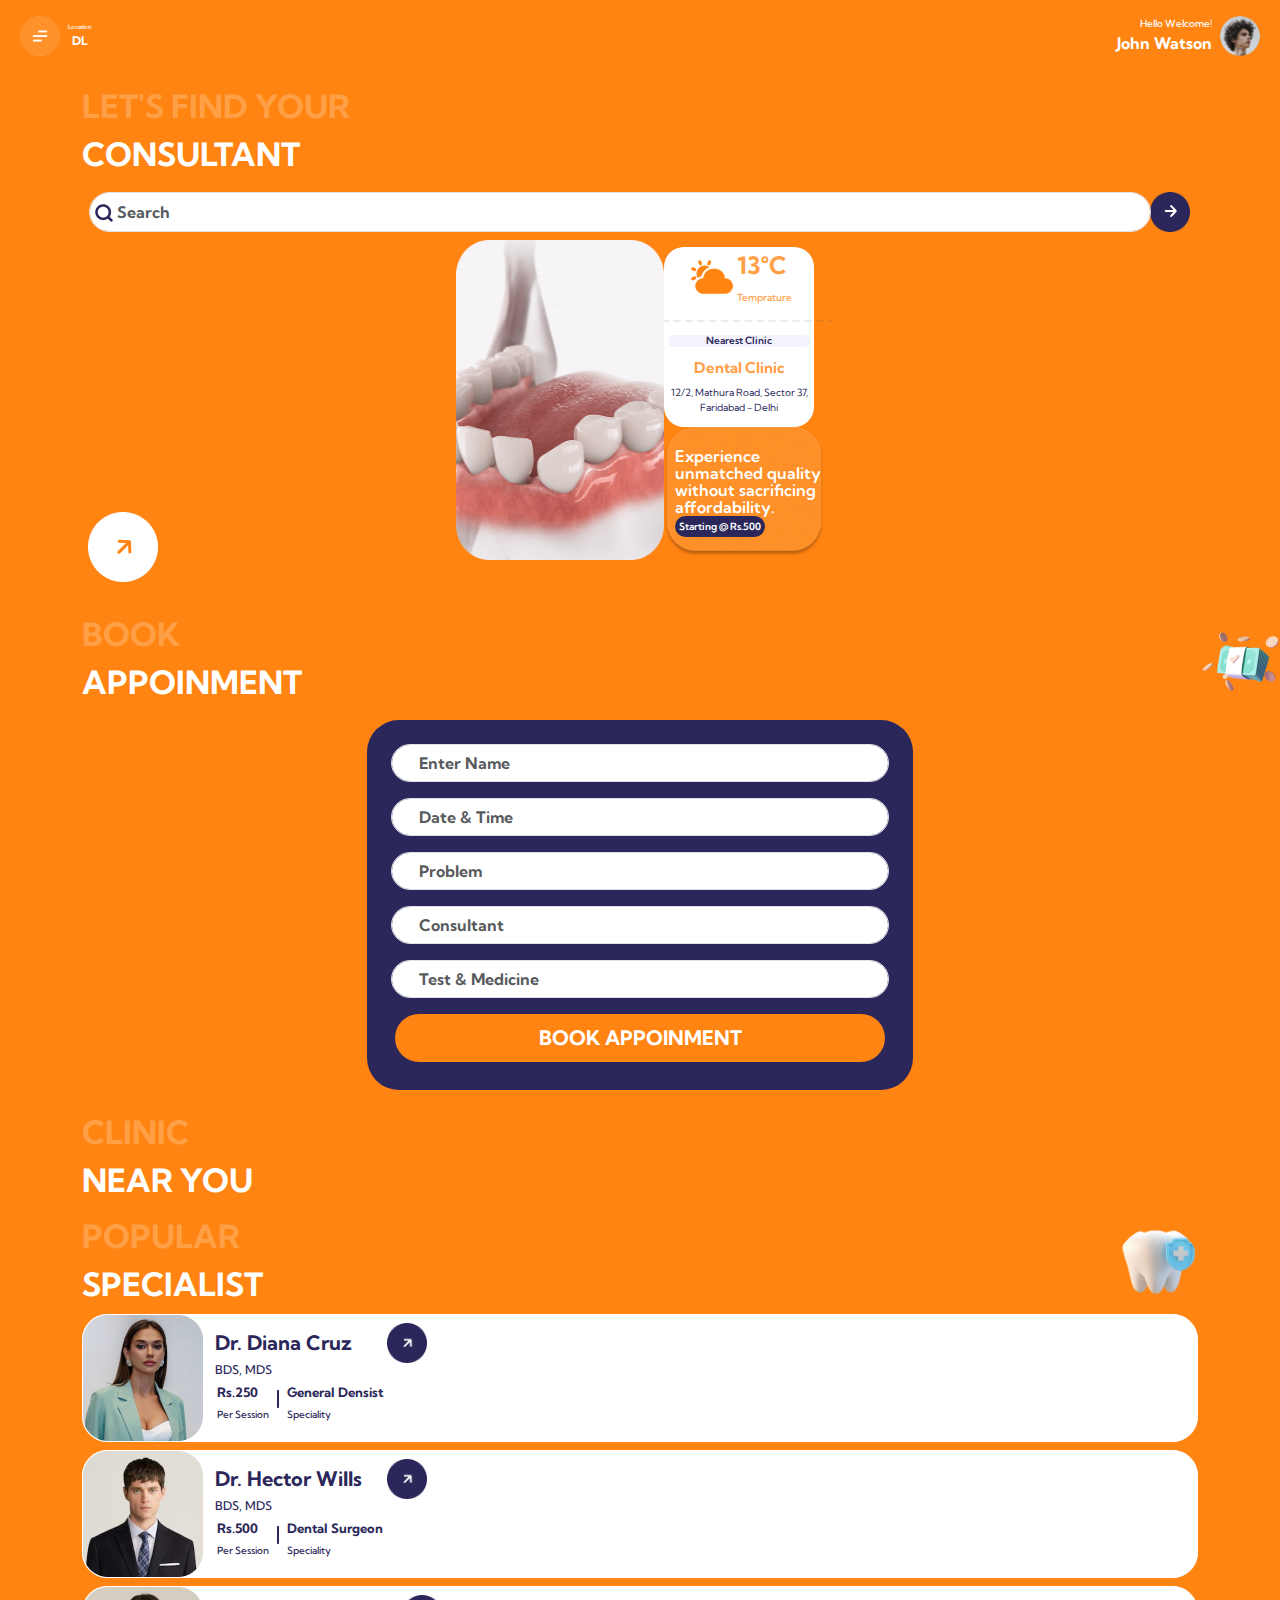
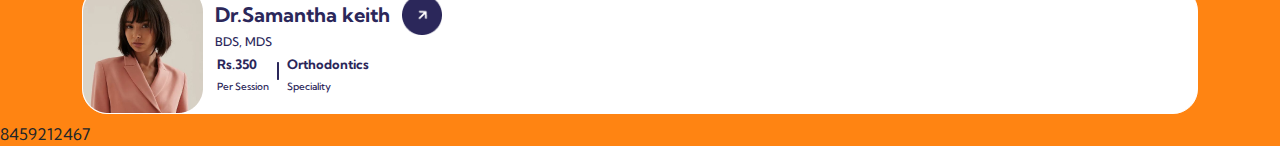
==== index.html @ d68d66fe "13/02/2024" ====
<!DOCTYPE html>
<html lang="en">

<head>
    <meta charset="UTF-8">
    <meta name="viewport" content="width=device-width, initial-scale=1.0">
    <title>Doctor APP</title>
    <link href="https://cdn.jsdelivr.net/npm/bootstrap@5.0.2/dist/css/bootstrap.min.css" rel="stylesheet">
    <link rel="stylesheet" href="./navbar.css" />
</head>

<body>

    <!-- navbar -->
    <nav class="py-3 mb-2">
        <div class="container-fluid d-flex flex-row justify-content-between ">
            <div class="title d-flex flex-row flex-wrap">
                <div class="img-div d-flex align-items-center justify-content-center  mx-2">
                    <img src='./images/Menu.png' alt="Logo" width="40" height="40" class="rounded-circle" />
                    <!-- <svg version="1.0" xmlns="http://www.w3.org/2000/svg" width="44.000000pt" height="44.000000pt"
                        viewBox="0 0 44.000000 44.000000" preserveAspectRatio="xMidYMid meet">

                        <g transform="translate(0.000000,44.000000) scale(0.100000,-0.100000)" fill="#000000"
                            stroke="none">
                        </g>
                    </svg> -->
                </div>
                <div class="block d-flex flex-column justify-content-center align-items-center">
                    <span class='font-6 text-white fw-medium'>Location</span>
                    <span class='text-white font-12 fw-bold '>DL</span>
                </div>

            </div>
            <div class="profile d-flex justify-content-between ">
                <div class="block d-flex flex-column">
                    <span class='font-10 fw-medium text-white text-end'>Hello Welcome!</span>
                    <span class='font-16 text-white fw-bold '>John Watson</span>
                </div>
                <div class="img-div d-flex align-items-center justify-content-center  mx-2">
                    <img src='./images/Profile.png' alt="Logo" width="40" height="40" class="rounded-circle" />
                </div>


            </div>
        </div>

    </nav>


    <!-- main div start -->
    <div class="container">
        <div class="row">
            <h1><span class="font-32 text-orange fw-bolder">LET'S FIND YOUR</span><br />
                <span class="font-32 fw-bolder text-white ">CONSULTANT</span>
            </h1>
        </div>

    </div>

    <!-- input group -->
    <div class="container">
        <div class="input-group  p-2 ">
            <span class='icon'><img src='./images/Vector.png' /></span>
            <input type="text" class="form-control rounded-5" placeholder='Search' />

            <span class=""> <img src="./images/Ellipse 4.png" class="img-fluid" height="40" width="40" /></span>
            <span class="arrow-block"> <img class="" src="./images//ion_arrow-back-outline.png" /></span>

        </div>
    </div>
    </div>

    <!-- image with address block -->
    <div class="container  mb-5 d-flex align-items-center justify-content-center">


        <div class="teeth-img bg-orange">
            <img src="./images/Rectangle-teeth.png" class="img-rectangle-teeth" />
            <span class="up-arrow d-block"><img src="./images/up-arrow.png" /></span>
            <!-- <div class="services font-10 fw-semibold text-white ">SERVICES</div> -->
        </div>
        <div class="address mt-1">
            <div class="block1">
                <div class="upper d-flex justify-content-center align-items-center">
                    <span>
                        <img src="./images/cloud.png" height="50" width="50" />
                    </span>

                    <div class="temprature">
                        <span class="font-24 text-orange fw-bold d-block">13&deg;C</span>
                        <span class="font-10 text-orange fw-medium "> Temprature</span>
                    </div>
                </div>


                <span><img src="./images/border-bottom.png" class="text-dark" /></span>


                <div class="p-1 text-center">
                    <h5 class="text-blue font-10 fw-semibold  bg-gray">Nearest Clinic</h5>
                </div>

                <div class="row text-center">
                    <h5 class="text-orange font-15 fw-bolder">Dental Clinic</h5>
                </div>
                <div class="text-blue font-10 text-center mb-2">
                    <p>
                        12/2, Mathura Road, Sector 37, Faridabad - Delhi
                    </p>
                </div>


            </div>
            <span class="money-icon"><img src="./images/money.png" /></span>

            <div class="block2">
                <div class="example">
                    <img src="./images/orange-box.png" style="width: 10rem;" />
                    <p class="para text-white font-16 fw-semibold text-start pt-3">
                        Experience unmatched quality without sacrificing affordability.<br />
                        <span class="text-white font-10 bg-blue px-1 py-1 text-center align-content-center ">Starting @
                            Rs.500</span>
                    </p>
                </div>

            </div>
        </div>

    </div>



    <!-- book block -->
    <div class="container">
        <div class="row">
            <h1><span class="font-32 text-orange fw-bolder">BOOK</span><br />
                <span class="font-32 fw-bolder text-white ">APPOINMENT</span>
            </h1>
        </div>

    </div>


    <!-- form block -->
    <div class="container mb-3">
        <div class="row">
            <div class="col-md-3"></div>
            <div class="col-md-6 ">
                <form class='form-block p-4 rounded-5 mt-2'>
                    <div class="mb-3">
                        <input type="text" class="form-control rounded-5 " placeholder="Enter Name" />
                    </div>
                    <div class="mb-3">
                        <input type="text" class="form-control rounded-5 " placeholder="Date & Time" />
                    </div>
                    <div class="mb-3">
                        <input type="text" class="form-control rounded-5 " placeholder="Problem" />
                    </div>
                    <div class="mb-3">
                        <input type="text" class="form-control rounded-5 " placeholder="Consultant" />
                    </div>
                    <div class="mb-3">
                        <input type="text" class="form-control rounded-5 " placeholder="Test & Medicine" />
                    </div>
                    <div class="row m-1">
                        <button type="submit" class="btn btn-lg bg-button rounded-5 font-20 fw-bolder text-white">BOOK
                            APPOINMENT</button>
                    </div>

                </form>
            </div>
            <div class="col-md-3"></div>
        </div>
    </div>

    <!-- location block -->

    <div class="container  d-flex justify-content-between align-items-center justify-content-center ">
        <div class="title">
            <h1><span class="font-32 text-orange fw-bolder">CLINIC</span><br />
                <span class="font-32 fw-bolder text-white ">NEAR YOU</span>
            </h1>
        </div>
        <div class="map">



        </div>
    </div>

    <!-- specialist icon block -->
    <div class="container d-flex justify-content-between  align-items-center justify-content-center ">
        <div class="title">
            <h1><span class="font-32 text-orange fw-bolder">POPULAR</span><br />
                <span class="font-32 fw-bolder text-white ">SPECIALIST</span>
            </h1>
        </div>
        <div class="teeth-image">
            <img src='./images/Premium PSD _ Tooth 3d icon isolated (1)-Photoroom 1.png' alt="Logo" width="80"
                height="70" class="rounded-circle" />
        </div>
    </div>

    <!-- doctor info -->
    <div class="container d-flex flex-column text-blue mb-2">
        <div class="doctor1 rectangle d-flex">
            <div class="img"><img src="./images/doctor1.png" /></div>
            <div class="info d-flex flex-column mt-3 mx-1">
                <div class="name mx-2">
                    <h5 class="font-20 fw-bold">Dr. Diana Cruz</h5>
                    <h6 class="font-12 fw-medium">BDS, MDS</h6>
                </div>
                <div class="dr-info d-flex">
                    <div class="price">
                        <h6 class="font-13 fw-bolder ">Rs.250</h6>
                        <h5 class="font-10 fw-medium ">Per Session</h5>
                    </div>
                    <span><img src="./images/Line 134.png" class="mx-2" /></span>
                    <div class="densist">
                        <h6 class="font-13 fw-bolder ">General Densist</h6>
                        <h5 class="font-10 fw-medium ">Speciality</h5>
                    </div>
                </div>
            </div>

            <span>
                <img src="./images/Group 21397 (1).png" class="img-fluid my-2" height="40" width="40" />
            </span>


        </div>
        <div class="doctor2 rectangle d-flex mt-2">
            <div class="img"><img src="./images/doctor2.png"></div>
            <div class="info d-flex flex-column mt-3 mx-1">
                <div class="name mx-2">
                    <h5 class="font-20 fw-bold">Dr. Hector Wills</h5>
                    <h6 class="font-12 fw-medium">BDS, MDS</h6>
                </div>
                <div class="dr-info d-flex">
                    <div class="price">
                        <h6 class="font-13 fw-bolder ">Rs.500</h6>
                        <h5 class="font-10 fw-medium ">Per Session</h5>
                    </div>
                    <span><img src="./images/Line 134.png" class="mx-2" /></span>
                    <div class="densist">
                        <h6 class="font-13 fw-bolder ">Dental Surgeon</h6>
                        <h5 class="font-10 fw-medium ">Speciality</h5>
                    </div>
                </div>
            </div>

            <span>
                <img src="./images/Group 21397 (1).png" class="img-fluid my-2" height="40" width="40" />
            </span>

        </div>
        <div class="doctor3 rectangle d-flex mt-2">
            <div class="img"><img src="./images/doctor3.png" /></div>
            <div class="info d-flex flex-column mt-3 mx-1">
                <div class="name mx-2">
                    <h5 class="font-20 fw-bold">Dr.Samantha keith</h5>
                    <h6 class="font-12 fw-medium">BDS, MDS</h6>
                </div>
                <div class="dr-info d-flex">
                    <div class="price">
                        <h6 class="font-13 fw-bolder ">Rs.350</h6>
                        <h5 class="font-10 fw-medium ">Per Session</h5>
                    </div>
                    <span><img src="./images/Line 134.png" class="mx-2" /></span>
                    <div class="densist">
                        <h6 class="font-13 fw-bolder ">Orthodontics</h6>
                        <h5 class="font-10 fw-medium ">Speciality</h5>
                    </div>
                </div>
            </div>

            <span>
                <img src="./images/Group 21397 (1).png" class="img-fluid my-2" height="40" width="40" />
            </span>

        </div>
    </div>


    <script src="https://cdn.jsdelivr.net/npm/@popperjs/core@2.9.2/dist/umd/popper.min.js"></script>
    <script src="https://cdn.jsdelivr.net/npm/bootstrap@5.0.2/dist/js/bootstrap.min.js"></script>

</body>

</html>
8459212467
---- navbar.css ----
@import url('https://fonts.googleapis.com/css2?family=Kumbh+Sans:wght@100..900&display=swap');

/* .kumbh-sans-<uniquifier> {
  font-family: "Kumbh Sans", sans-serif;
  font-optical-sizing: auto;
  font-weight: <weight>;
  font-style: normal;
  font-variation-settings:
    "YOPQ" 300;
} */


* {
  margin: 0;
  padding: 0;
  box-sizing: border-box;
}

body {
  font-family: "Kumbh Sans", sans-serif;
  background: #FF8412 !important;
}

/* universal CSS */
.bg-orange {
  background: #FF8412;
}

.bg-button {
  background-color: #FF8412 !important;
  border-radius: 50px !important;
}

.bg-blue {
  background-color: #2B275A !important;
  border-radius: 50px !important;
}

.bg-gray{
  background-color: #F3F2FD;
  border-radius: 50px !important;
}
.text-white {
  color: #FFFFFF;
}

.text-orange {
  color: #FFA047;
}

.text-blue {
  color: #2B275A;
}

.font-6 {
  font-size: 6px;
}

.font-12 {
  font-size: 12px;
}

.font-13 {
  font-size: 13px;
}

.font-10 {
  font-size: 10px;
}

.font-15{
  font-size: 15px;
}

.font-16 {
  font-size: 16px;
}

.font-20 {
  font-size: 20px;
}

.font-24{
  font-size: 24px;
}

.font-32 {
  font-size: 32px;
}


/* input group */


input::placeholder {
  font-size: 16px !important;
  color: 2B275A !important;
  font-weight: bold !important;
  padding-left: 15px !important;
  z-index: 2 !important;
}

.form-control {
  border-radius: 20px 20px !important;
}


form {
  background-color: #2B275A !important;
  border-radius: 50px;
}

.arrow-block {
  top: 10px;
  position: absolute;
  right: 18px;
  font-size: 20px;
}

.icon {
  position: absolute;
  left: 13px;
  top: 15px;
  z-index: 1;
}

/* address block css */
.block1{
  background: #FFFFFF !important;
  border-radius: 20px;
  height: 180px;
  width: 150px;
}

/* .block2{
  margin-top: 0.5rem;
  padding: 0.2rem;
  height: 150px;
  width: 150px;
  background: rgb(241, 224, 194) !important;
  border-radius: 20px;
} */

.img-rectangle-teeth{
  height: 320px;
  width: 13rem;
}

.up-arrow{
  left: 5.5rem;
    top: 32rem;
    position: absolute;
}

.money-icon{
  z-index: 1;
  bottom: 13rem;
    right: 0;
    position: absolute;
}

.para{
  line-height: normal;
  margin-top: 5px;
}

/* doctor block */
.rectangle {
  border: 1px solid #FFFFFF;
  border-radius: 25px;
  background-color: #FFFFFF;
}

.dr-info {
  margin-left: 10px;
}

.example {
  position: relative;
  }

.example p {
  line-height: 17px;
    left: 11px;
    top: 0;
    position: absolute;
  }
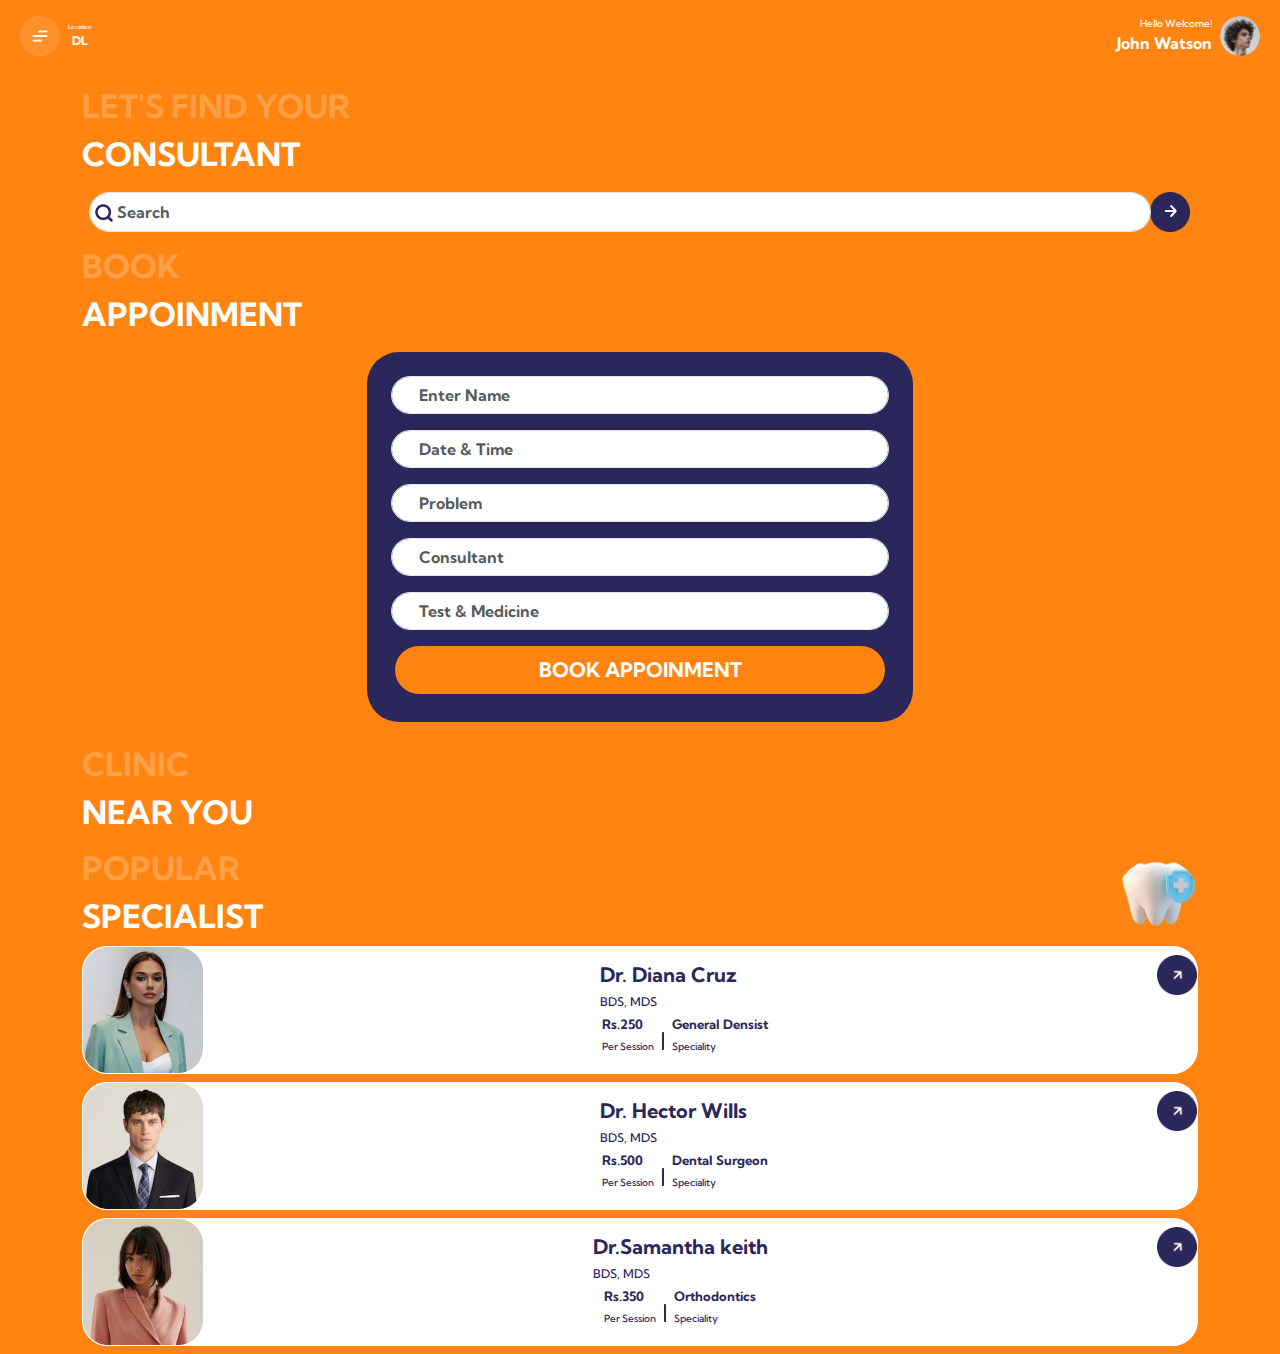
==== commit 168857bb: "without teeth img" ====
--- a/index.html
+++ b/index.html
@@ -71,62 +71,7 @@
     </div>
 
     <!-- image with address block -->
-    <div class="container  mb-5 d-flex align-items-center justify-content-center">
-
-
-        <div class="teeth-img bg-orange">
-            <img src="./images/Rectangle-teeth.png" class="img-rectangle-teeth" />
-            <span class="up-arrow d-block"><img src="./images/up-arrow.png" /></span>
-            <!-- <div class="services font-10 fw-semibold text-white ">SERVICES</div> -->
-        </div>
-        <div class="address mt-1">
-            <div class="block1">
-                <div class="upper d-flex justify-content-center align-items-center">
-                    <span>
-                        <img src="./images/cloud.png" height="50" width="50" />
-                    </span>
-
-                    <div class="temprature">
-                        <span class="font-24 text-orange fw-bold d-block">13&deg;C</span>
-                        <span class="font-10 text-orange fw-medium "> Temprature</span>
-                    </div>
-                </div>
-
-
-                <span><img src="./images/border-bottom.png" class="text-dark" /></span>
-
-
-                <div class="p-1 text-center">
-                    <h5 class="text-blue font-10 fw-semibold  bg-gray">Nearest Clinic</h5>
-                </div>
-
-                <div class="row text-center">
-                    <h5 class="text-orange font-15 fw-bolder">Dental Clinic</h5>
-                </div>
-                <div class="text-blue font-10 text-center mb-2">
-                    <p>
-                        12/2, Mathura Road, Sector 37, Faridabad - Delhi
-                    </p>
-                </div>
-
-
-            </div>
-            <span class="money-icon"><img src="./images/money.png" /></span>
-
-            <div class="block2">
-                <div class="example">
-                    <img src="./images/orange-box.png" style="width: 10rem;" />
-                    <p class="para text-white font-16 fw-semibold text-start pt-3">
-                        Experience unmatched quality without sacrificing affordability.<br />
-                        <span class="text-white font-10 bg-blue px-1 py-1 text-center align-content-center ">Starting @
-                            Rs.500</span>
-                    </p>
-                </div>
-
-            </div>
-        </div>
-
-    </div>
+    
 
 
 
@@ -203,14 +148,14 @@
 
     <!-- doctor info -->
     <div class="container d-flex flex-column text-blue mb-2">
-        <div class="doctor1 rectangle d-flex">
+        <div class="doctor1 rectangle d-flex justify-content-between  w-100">
             <div class="img"><img src="./images/doctor1.png" /></div>
             <div class="info d-flex flex-column mt-3 mx-1">
                 <div class="name mx-2">
                     <h5 class="font-20 fw-bold">Dr. Diana Cruz</h5>
                     <h6 class="font-12 fw-medium">BDS, MDS</h6>
                 </div>
-                <div class="dr-info d-flex">
+                <div class="dr-info d-flex justify-content-center align-items-center ">
                     <div class="price">
                         <h6 class="font-13 fw-bolder ">Rs.250</h6>
                         <h5 class="font-10 fw-medium ">Per Session</h5>
@@ -223,20 +168,22 @@
                 </div>
             </div>
 
-            <span>
-                <img src="./images/Group 21397 (1).png" class="img-fluid my-2" height="40" width="40" />
-            </span>
-
-
-        </div>
-        <div class="doctor2 rectangle d-flex mt-2">
-            <div class="img"><img src="./images/doctor2.png"></div>
+            <div class="d-flex justify-content-center ">
+                <img src="./images/Group 21397 (1).png" class="my-2" height="40" width="40" />
+            </div>
+
+
+        </div>
+
+
+        <div class="doctor2 rectangle d-flex justify-content-between mt-2  w-100">
+            <div class="img"><img src="./images/doctor2.png" /></div>
             <div class="info d-flex flex-column mt-3 mx-1">
                 <div class="name mx-2">
                     <h5 class="font-20 fw-bold">Dr. Hector Wills</h5>
                     <h6 class="font-12 fw-medium">BDS, MDS</h6>
                 </div>
-                <div class="dr-info d-flex">
+                <div class="dr-info d-flex justify-content-center align-items-center ">
                     <div class="price">
                         <h6 class="font-13 fw-bolder ">Rs.500</h6>
                         <h5 class="font-10 fw-medium ">Per Session</h5>
@@ -249,19 +196,20 @@
                 </div>
             </div>
 
-            <span>
-                <img src="./images/Group 21397 (1).png" class="img-fluid my-2" height="40" width="40" />
-            </span>
-
-        </div>
-        <div class="doctor3 rectangle d-flex mt-2">
+            <div class="d-flex justify-content-center ">
+                <img src="./images/Group 21397 (1).png" class="my-2" height="40" width="40" />
+            </div>
+
+
+        </div>
+        <div class="doctor3 rectangle d-flex justify-content-between mt-2  w-100">
             <div class="img"><img src="./images/doctor3.png" /></div>
-            <div class="info d-flex flex-column mt-3 mx-1">
-                <div class="name mx-2">
+            <div class="info d-flex flex-column mx-1 mt-3">
+                <div class="name">
                     <h5 class="font-20 fw-bold">Dr.Samantha keith</h5>
                     <h6 class="font-12 fw-medium">BDS, MDS</h6>
                 </div>
-                <div class="dr-info d-flex">
+                <div class="dr-info1 d-flex justify-content-center align-items-center ">
                     <div class="price">
                         <h6 class="font-13 fw-bolder ">Rs.350</h6>
                         <h5 class="font-10 fw-medium ">Per Session</h5>
@@ -274,9 +222,10 @@
                 </div>
             </div>
 
-            <span>
-                <img src="./images/Group 21397 (1).png" class="img-fluid my-2" height="40" width="40" />
-            </span>
+            <div class="d-flex justify-content-center ">
+                <img src="./images/Group 21397 (1).png" class="my-2" height="40" width="40" />
+            </div>
+
 
         </div>
     </div>
@@ -286,6 +235,4 @@
     <script src="https://cdn.jsdelivr.net/npm/bootstrap@5.0.2/dist/js/bootstrap.min.js"></script>
 
 </body>
-
 </html>
-8459212467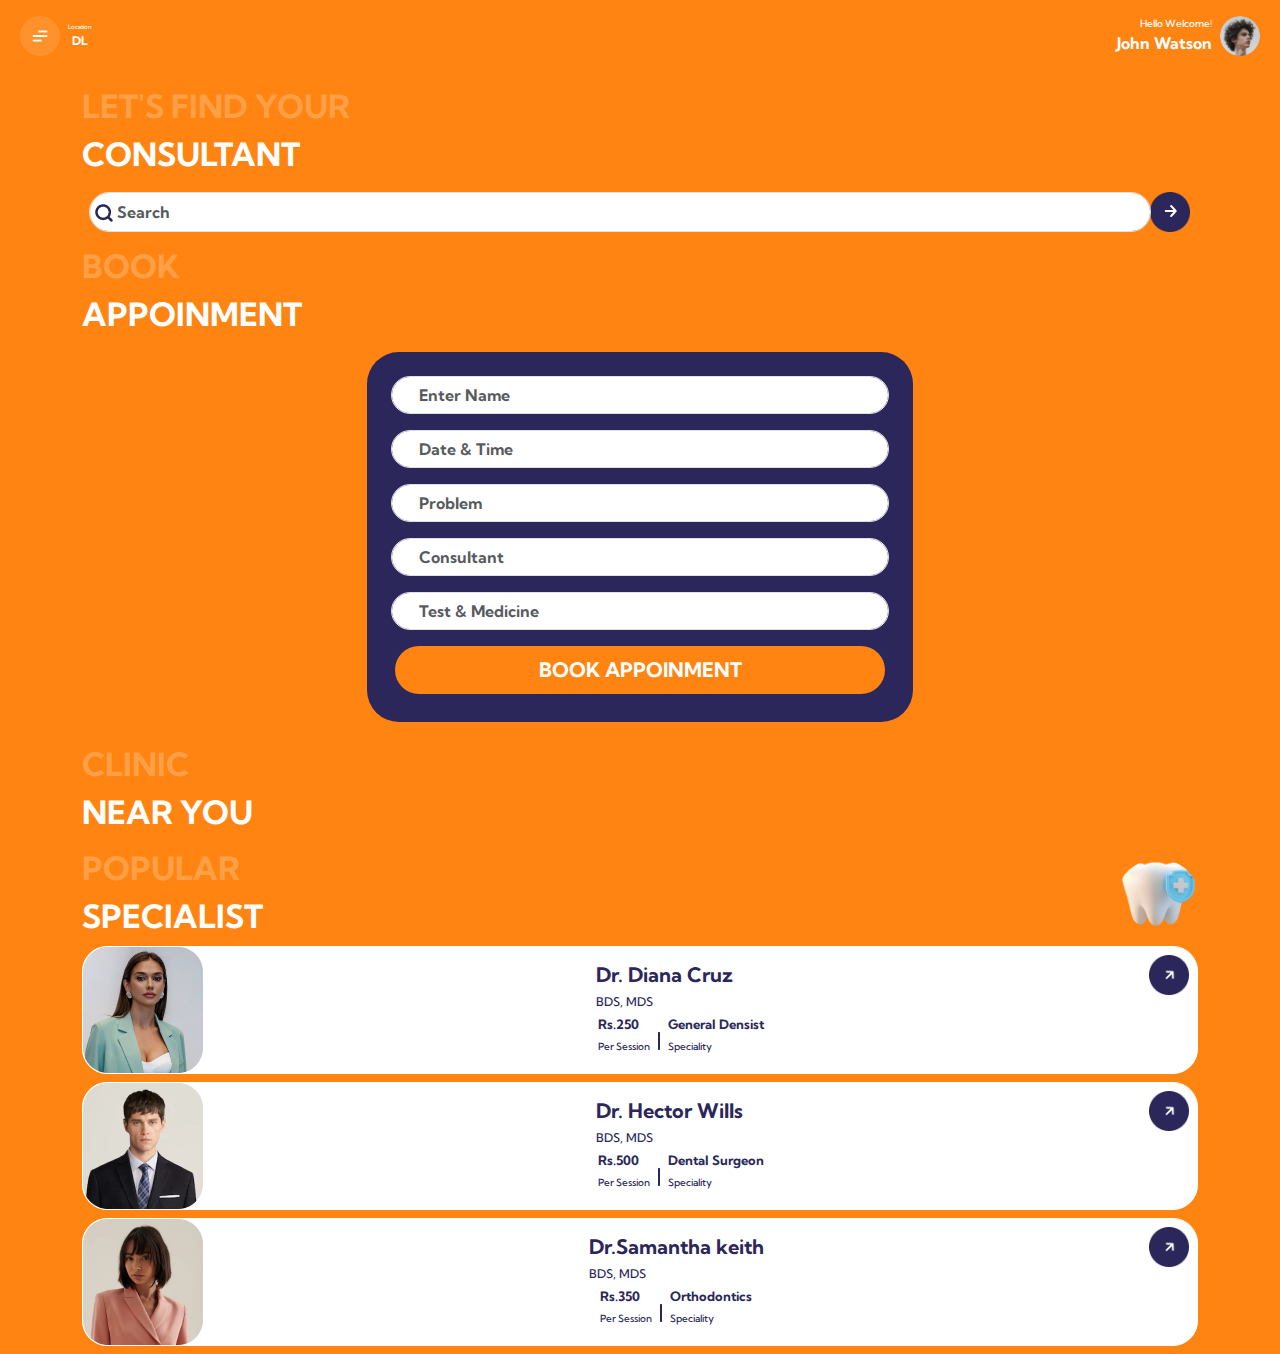
==== commit a482576d: "add" ====
--- a/index.html
+++ b/index.html
@@ -168,7 +168,7 @@
                 </div>
             </div>
 
-            <div class="d-flex justify-content-center ">
+            <div class="d-flex justify-content-center icon-img">
                 <img src="./images/Group 21397 (1).png" class="my-2" height="40" width="40" />
             </div>
 
@@ -196,7 +196,7 @@
                 </div>
             </div>
 
-            <div class="d-flex justify-content-center ">
+            <div class="d-flex justify-content-center icon-img">
                 <img src="./images/Group 21397 (1).png" class="my-2" height="40" width="40" />
             </div>
 
@@ -222,7 +222,7 @@
                 </div>
             </div>
 
-            <div class="d-flex justify-content-center ">
+            <div class="d-flex justify-content-around  icon-img">
                 <img src="./images/Group 21397 (1).png" class="my-2" height="40" width="40" />
             </div>
 
--- a/navbar.css
+++ b/navbar.css
@@ -170,6 +170,7 @@
   border: 1px solid #FFFFFF;
   border-radius: 25px;
   background-color: #FFFFFF;
+  padding-right: 2px;
 }
 
 .dr-info {
@@ -186,3 +187,8 @@
     top: 0;
     position: absolute;
   }
+
+
+  .icon-img{
+    padding-right: 6px !important;
+  }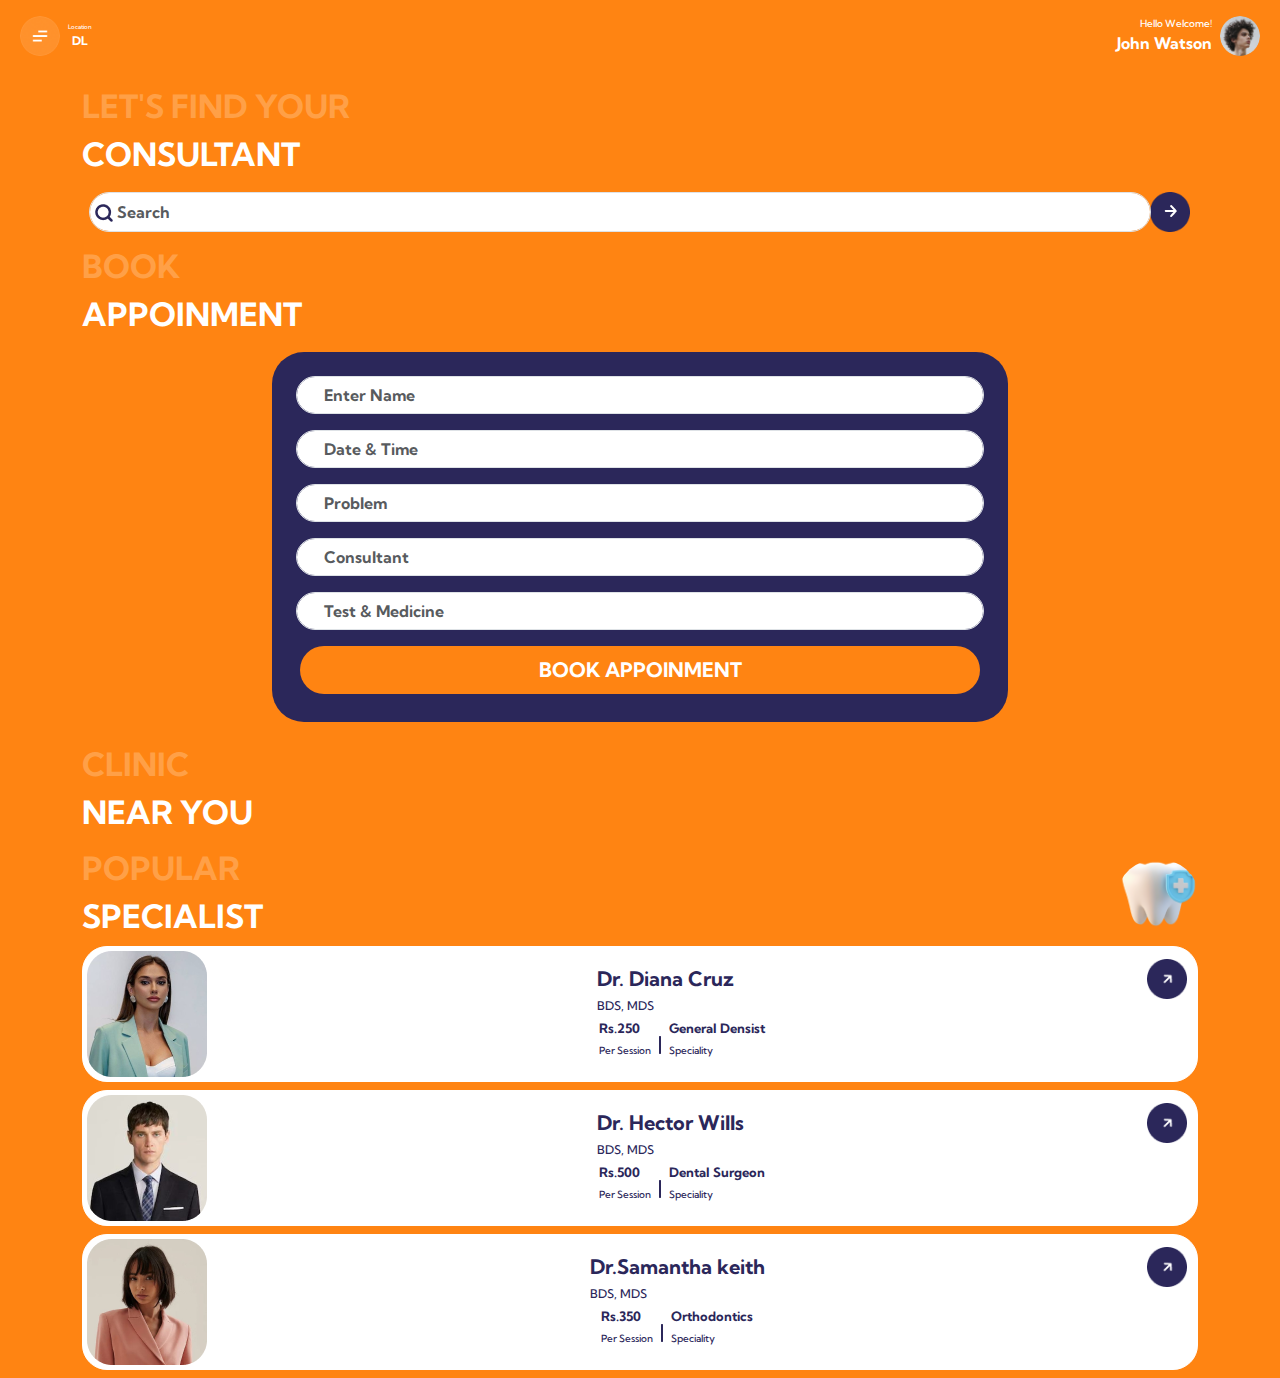
==== commit c5b83dd9: "p-1 add" ====
--- a/index.html
+++ b/index.html
@@ -89,8 +89,8 @@
     <!-- form block -->
     <div class="container mb-3">
         <div class="row">
-            <div class="col-md-3"></div>
-            <div class="col-md-6 ">
+            <div class="col-md-3 col-lg-2 col-xl-2"></div>
+            <div class="col-md-6 col-lg-8 col-xl-8">
                 <form class='form-block p-4 rounded-5 mt-2'>
                     <div class="mb-3">
                         <input type="text" class="form-control rounded-5 " placeholder="Enter Name" />
@@ -148,7 +148,7 @@
 
     <!-- doctor info -->
     <div class="container d-flex flex-column text-blue mb-2">
-        <div class="doctor1 rectangle d-flex justify-content-between  w-100">
+        <div class="doctor1 rectangle d-flex justify-content-between  w-100 p-1">
             <div class="img"><img src="./images/doctor1.png" /></div>
             <div class="info d-flex flex-column mt-3 mx-1">
                 <div class="name mx-2">
@@ -176,7 +176,7 @@
         </div>
 
 
-        <div class="doctor2 rectangle d-flex justify-content-between mt-2  w-100">
+        <div class="doctor2 rectangle d-flex justify-content-between mt-2  w-100 p-1">
             <div class="img"><img src="./images/doctor2.png" /></div>
             <div class="info d-flex flex-column mt-3 mx-1">
                 <div class="name mx-2">
@@ -202,7 +202,7 @@
 
 
         </div>
-        <div class="doctor3 rectangle d-flex justify-content-between mt-2  w-100">
+        <div class="doctor3 rectangle d-flex justify-content-between mt-2  w-100 p-1">
             <div class="img"><img src="./images/doctor3.png" /></div>
             <div class="info d-flex flex-column mx-1 mt-3">
                 <div class="name">
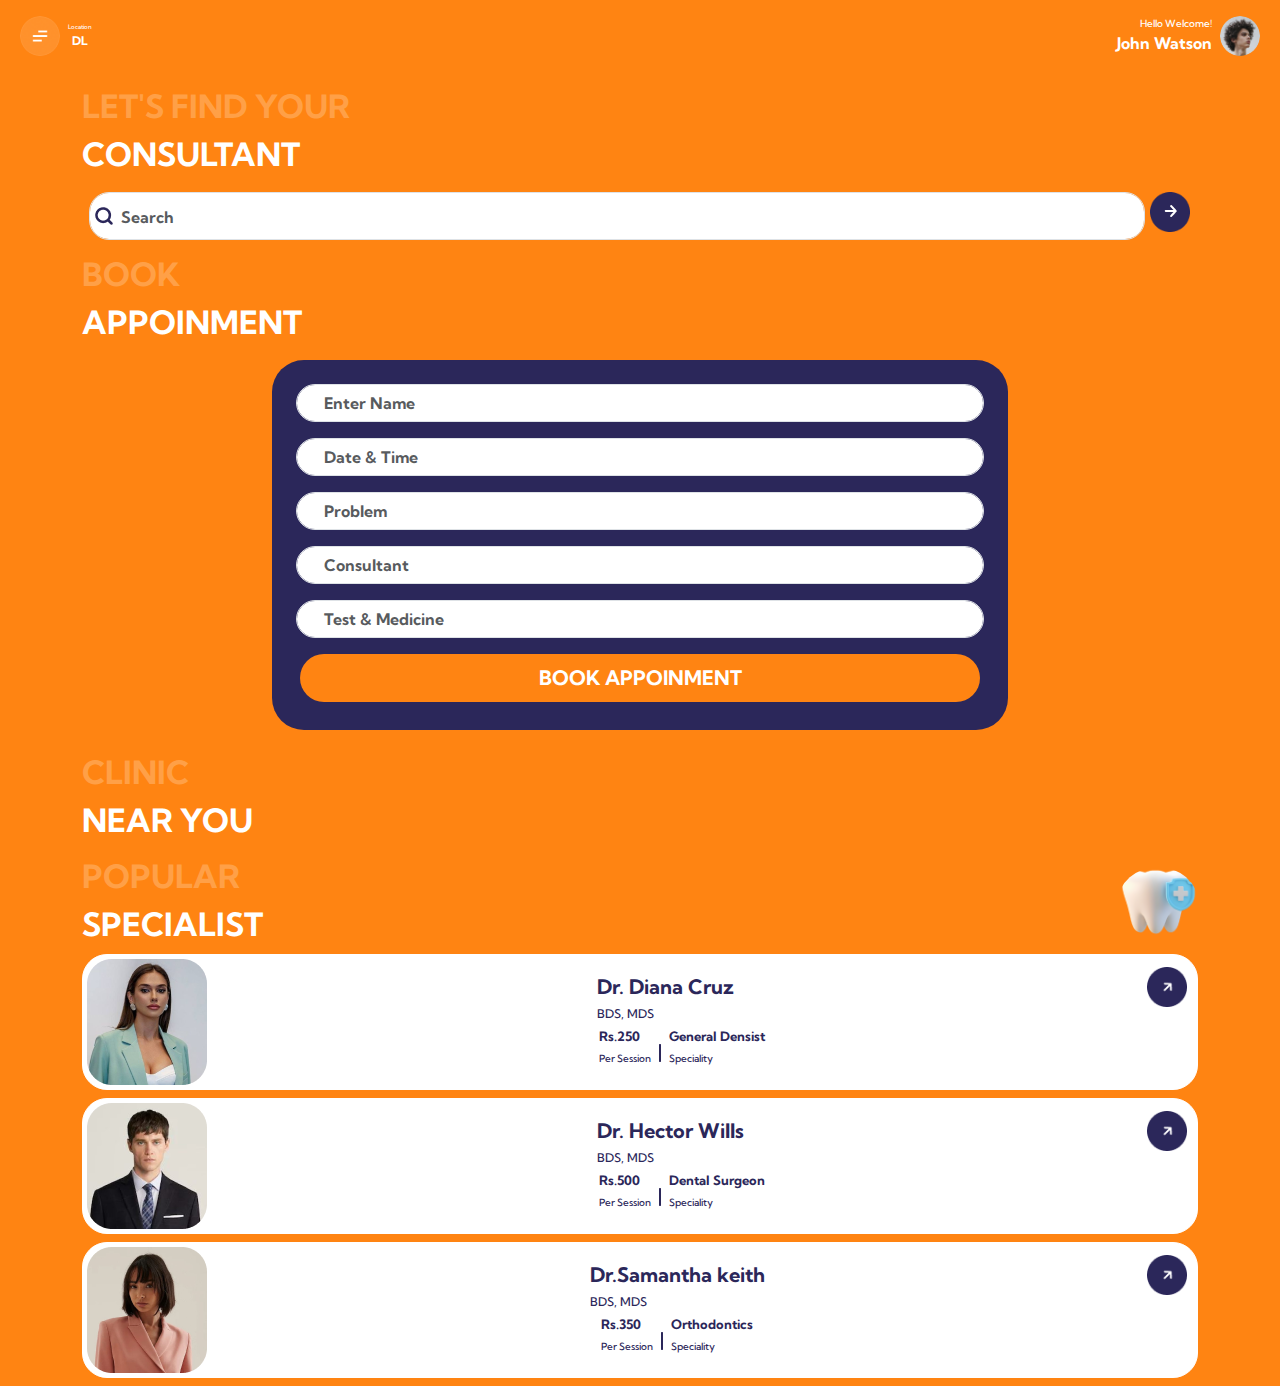
==== commit 3d44fb7b: "height" ====
--- a/index.html
+++ b/index.html
@@ -61,9 +61,9 @@
     <div class="container">
         <div class="input-group  p-2 ">
             <span class='icon'><img src='./images/Vector.png' /></span>
-            <input type="text" class="form-control rounded-5" placeholder='Search' />
-
-            <span class=""> <img src="./images/Ellipse 4.png" class="img-fluid" height="40" width="40" /></span>
+            <input type="text" class="form-control rounded-5 form-control-lg" placeholder='Search'/>
+
+            <span class="" style="margin-left: 5px;"> <img src="./images/Ellipse 4.png" class="img-fluid" height="40" width="40" /></span>
             <span class="arrow-block"> <img class="" src="./images//ion_arrow-back-outline.png" /></span>
 
         </div>
--- a/navbar.css
+++ b/navbar.css
@@ -121,7 +121,7 @@
 .icon {
   position: absolute;
   left: 13px;
-  top: 15px;
+  top: 18px;
   z-index: 1;
 }
 
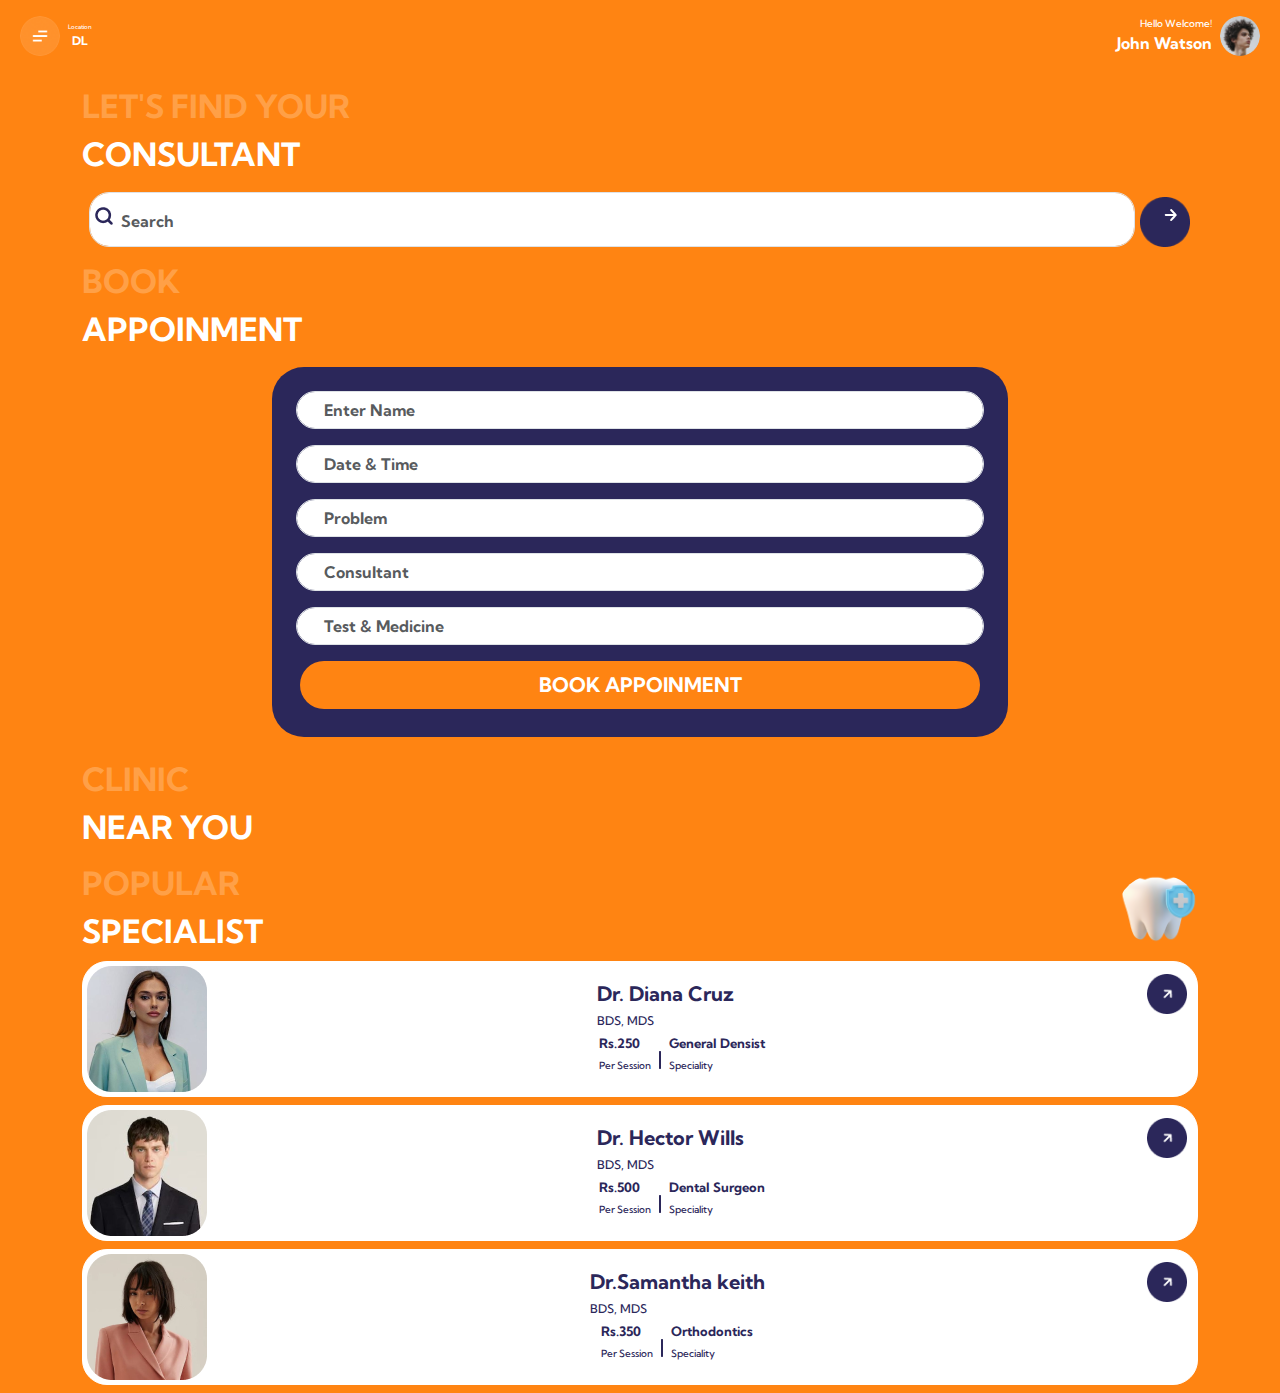
==== commit ba67a50e: "height" ====
--- a/index.html
+++ b/index.html
@@ -63,7 +63,7 @@
             <span class='icon'><img src='./images/Vector.png' /></span>
             <input type="text" class="form-control rounded-5 form-control-lg" placeholder='Search'/>
 
-            <span class="" style="margin-left: 5px;"> <img src="./images/Ellipse 4.png" class="img-fluid" height="40" width="40" /></span>
+            <span class="" style="margin-left: 5px;margin-top: 5px;"> <img src="./images/Ellipse 4.png" class="img-fluid" height="50" width="50" /></span>
             <span class="arrow-block"> <img class="" src="./images//ion_arrow-back-outline.png" /></span>
 
         </div>
--- a/navbar.css
+++ b/navbar.css
@@ -112,7 +112,7 @@
 }
 
 .arrow-block {
-  top: 10px;
+  top: 14px;
   position: absolute;
   right: 18px;
   font-size: 20px;
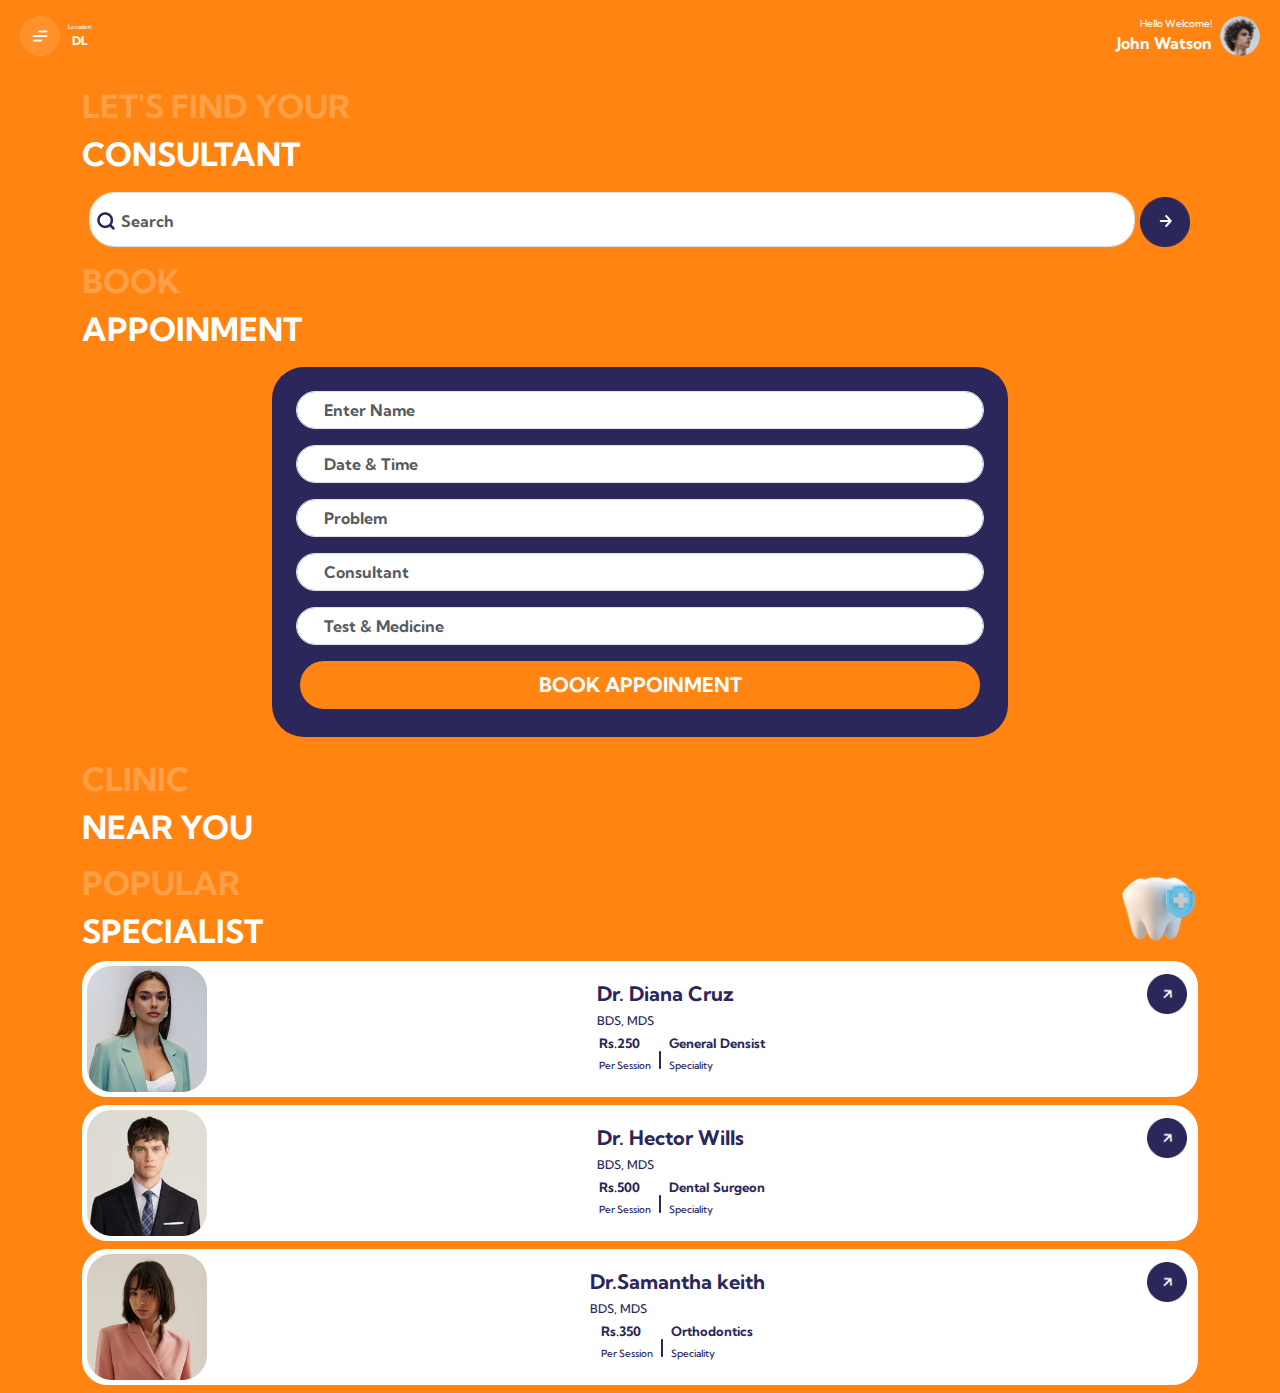
==== commit 841f8b70: "height" ====
--- a/index.html
+++ b/index.html
@@ -63,7 +63,7 @@
             <span class='icon'><img src='./images/Vector.png' /></span>
             <input type="text" class="form-control rounded-5 form-control-lg" placeholder='Search'/>
 
-            <span class="" style="margin-left: 5px;margin-top: 5px;"> <img src="./images/Ellipse 4.png" class="img-fluid" height="50" width="50" /></span>
+            <span class="" style="margin-left: 5px;margin-top: 5px;"> <img src="./images/Ellipse 4.png" class="img-fluid" height="60" width="50" /></span>
             <span class="arrow-block"> <img class="" src="./images//ion_arrow-back-outline.png" /></span>
 
         </div>
--- a/navbar.css
+++ b/navbar.css
@@ -102,7 +102,7 @@
 }
 
 .form-control {
-  border-radius: 20px 20px !important;
+  border-radius: 25px 25px !important;
 }
 
 
@@ -112,17 +112,17 @@
 }
 
 .arrow-block {
-  top: 14px;
+  top: 19px;
   position: absolute;
-  right: 18px;
-  font-size: 20px;
+  right: 23px;
+  font-size: 21px;
 }
 
 .icon {
   position: absolute;
-  left: 13px;
-  top: 18px;
-  z-index: 1;
+    left: 15px;
+    top: 23px;
+    z-index: 1;
 }
 
 /* address block css */
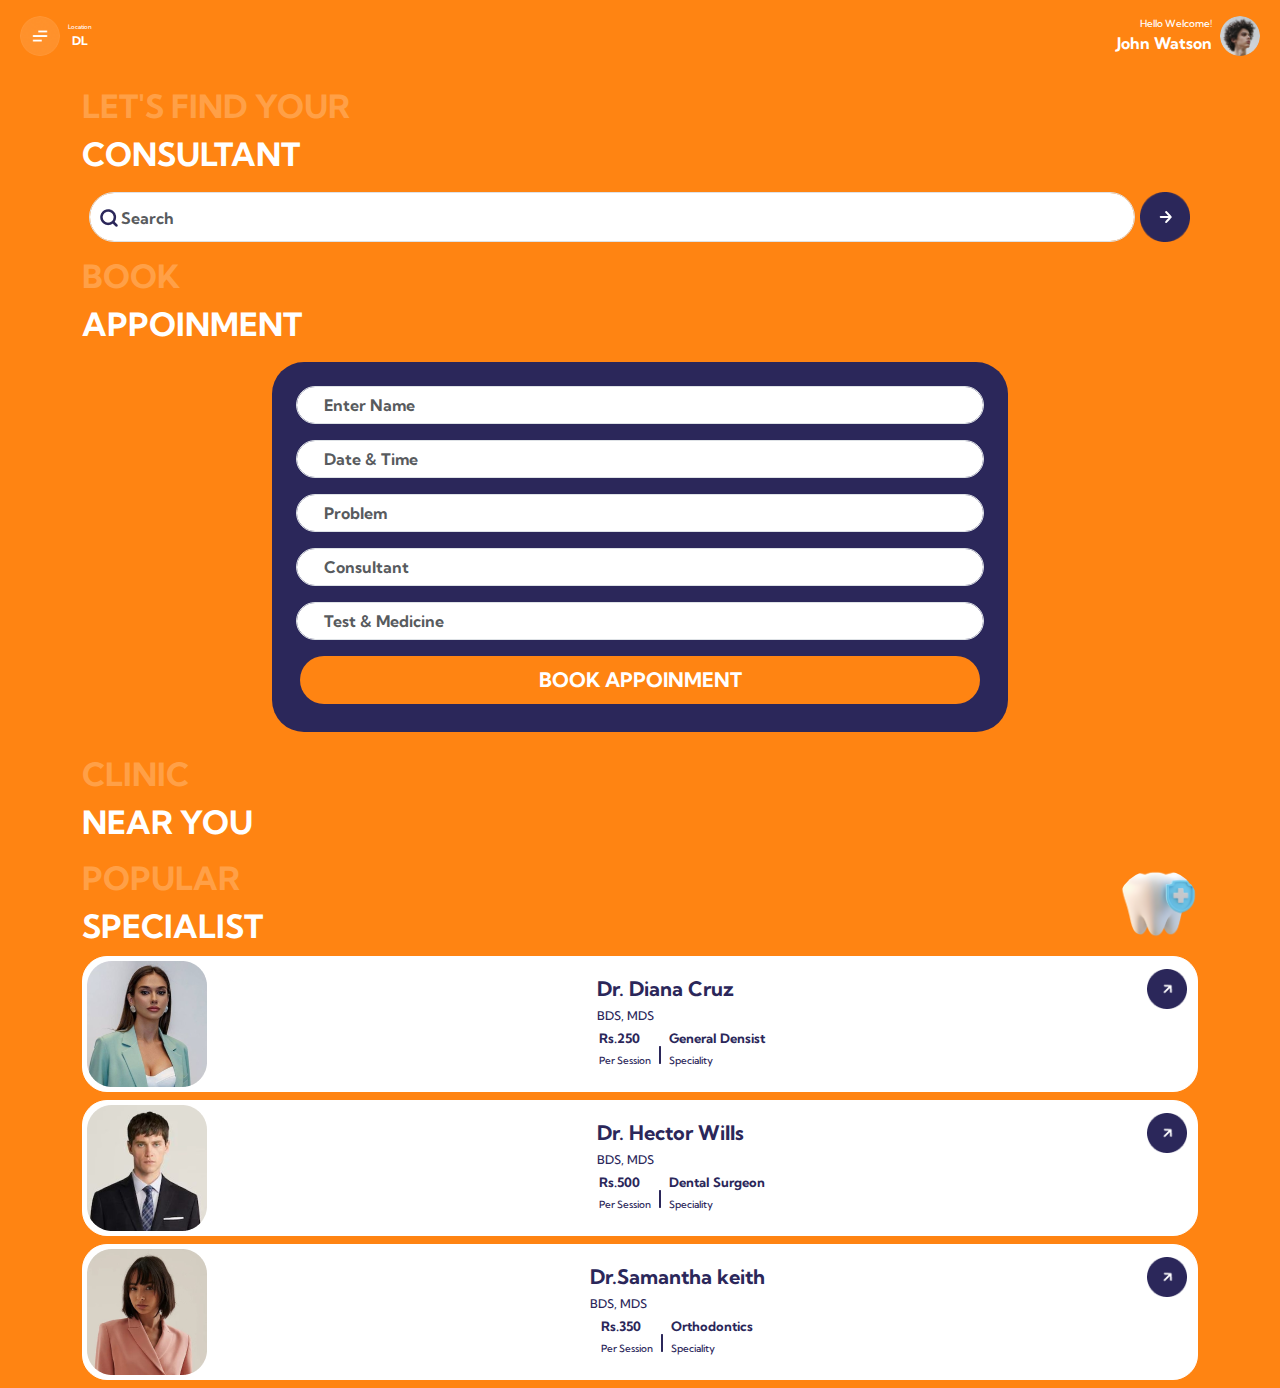
==== commit d28be95c: "height" ====
--- a/index.html
+++ b/index.html
@@ -63,7 +63,7 @@
             <span class='icon'><img src='./images/Vector.png' /></span>
             <input type="text" class="form-control rounded-5 form-control-lg" placeholder='Search'/>
 
-            <span class="" style="margin-left: 5px;margin-top: 5px;"> <img src="./images/Ellipse 4.png" class="img-fluid" height="60" width="50" /></span>
+            <span class="" style="margin-left: 5px;"> <img src="./images/Ellipse 4.png" class="img-fluid" height="60" width="50" /></span>
             <span class="arrow-block"> <img class="" src="./images//ion_arrow-back-outline.png" /></span>
 
         </div>
--- a/navbar.css
+++ b/navbar.css
@@ -112,7 +112,7 @@
 }
 
 .arrow-block {
-  top: 19px;
+  top: 15px;
   position: absolute;
   right: 23px;
   font-size: 21px;
@@ -120,8 +120,8 @@
 
 .icon {
   position: absolute;
-    left: 15px;
-    top: 23px;
+    left: 18px;
+    top: 20px;
     z-index: 1;
 }
 
